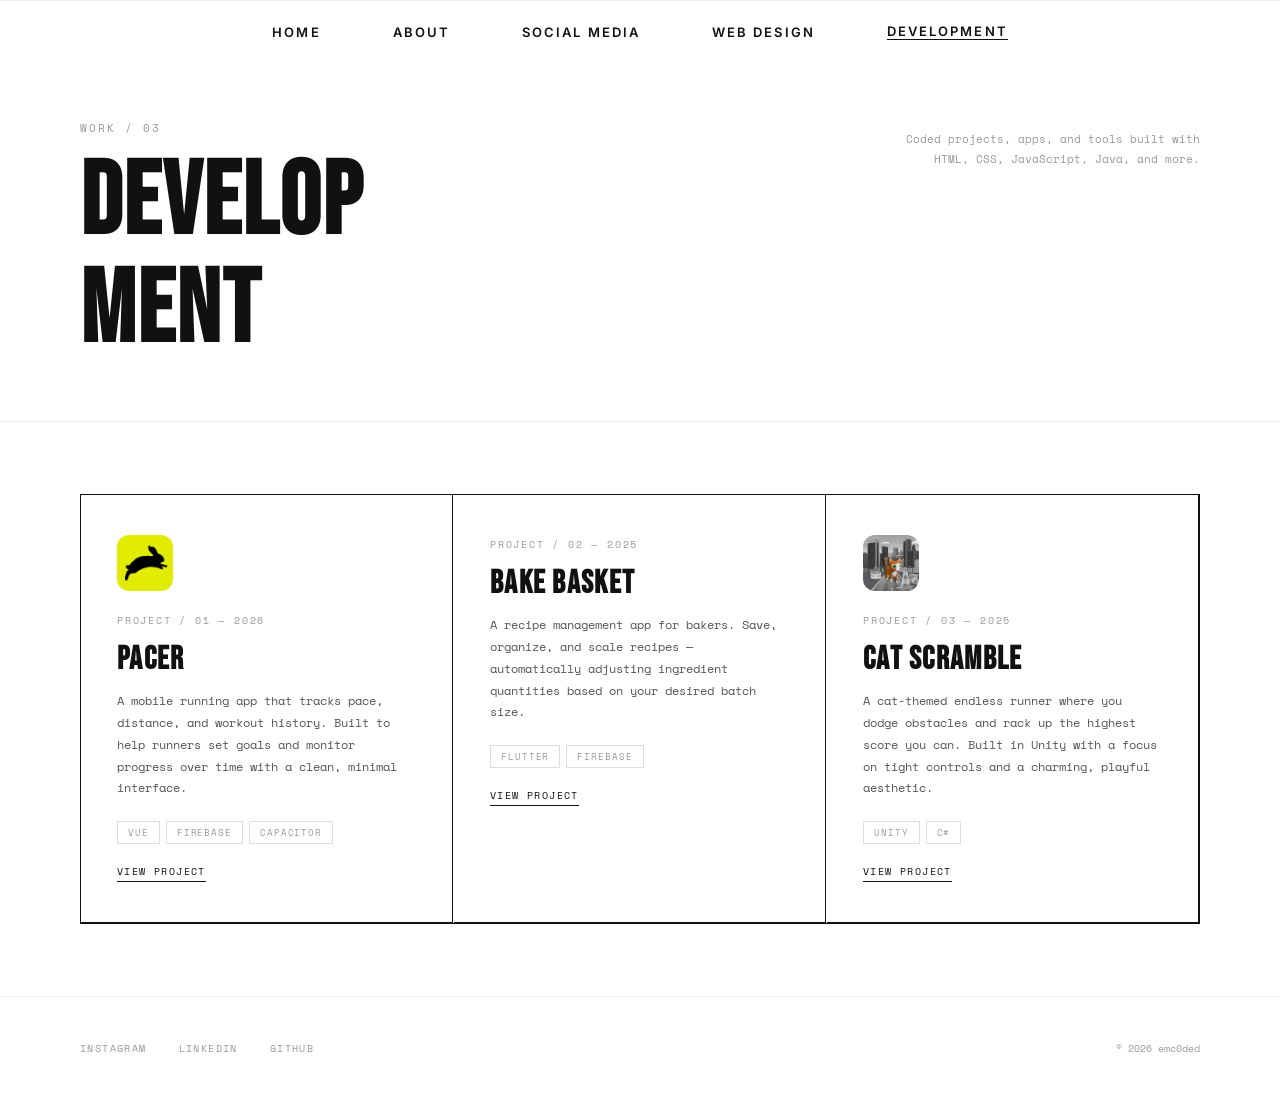
==== development.html @ 269d51cd "web resize" ====
<!DOCTYPE html>
<html lang="en">
<head>
  <meta charset="UTF-8">
  <meta name="viewport" content="width=device-width, initial-scale=1.0">
  <title>development — emily herbert</title>
  <link rel="stylesheet" href="css/style.css?v=11">
</head>
<body>

  <!-- ── NAV ── -->
  <nav>
    <a href="index.html">HOME</a>
    <a href="index.html#about">ABOUT</a>
    <span class="nav-dropdown-toggle" data-menu="work-menu">WORK</span>
  </nav>
  <div class="nav-dropdown-menu" id="work-menu">
    <a href="social-media.html">Social Media</a>
    <a href="web-design.html">Web Design</a>
    <a href="development.html">Development</a>
  </div>

  <!-- ── PAGE HEADER ── -->
  <header class="work-header">
    <div class="work-header-left">
      <p class="eyebrow">Work / 03</p>
      <h1>Develop<br>ment</h1>
    </div>
    <div class="work-header-right">
<p class="work-desc">
        Coded projects, apps, and tools built with HTML, CSS, JavaScript, Java, and more.
      </p>
    </div>
  </header>

  <!-- ── PROJECT CARDS ── -->
  <section class="projects-section">
    <div class="projects-grid">

      <div class="project-card">
        <img src="assets/pacerpics/pacerlogo.png" alt="Pacer logo" class="project-logo">
        <p class="eyebrow">Project / 01 — 2026</p>
        <h3>Pacer</h3>
        <p>A mobile running app that tracks pace, distance, and workout history. Built to help runners set goals and monitor progress over time with a clean, minimal interface.</p>
        <div class="tech-stack">
          <span class="tech-tag">Vue</span>
          <span class="tech-tag">Firebase</span>
          <span class="tech-tag">Capacitor</span>
        </div>
        <a href="pacer.html" class="project-link">View Project</a>
      </div>

      <div class="project-card">
        <p class="eyebrow">Project / 02 — 2025</p>
        <h3>Bake Basket</h3>
        <p>A recipe management app for bakers. Save, organize, and scale recipes — automatically adjusting ingredient quantities based on your desired batch size.</p>
        <div class="tech-stack">
          <span class="tech-tag">Flutter</span>
          <span class="tech-tag">Firebase</span>
        </div>
        <a href="#" class="project-link">View Project</a>
      </div>

      <div class="project-card">
        <img src="assets/catscramble/catscramblelogo.png" alt="Cat Scramble logo" class="project-logo">
        <p class="eyebrow">Project / 03 — 2025</p>
        <h3>Cat Scramble</h3>
        <p>A cat-themed endless runner where you dodge obstacles and rack up the highest score you can. Built in Unity with a focus on tight controls and a charming, playful aesthetic.</p>
        <div class="tech-stack">
          <span class="tech-tag">Unity</span>
          <span class="tech-tag">C#</span>
        </div>
        <a href="#" class="project-link">View Project</a>
      </div>

    </div>
  </section>

  <!-- ── BOTTOM NAV ── -->
  <nav class="bottom-nav">
    <a href="index.html">HOME</a>
    <a href="index.html#about">ABOUT</a>
    <a href="social-media.html">Social Media</a>
    <a href="web-design.html">Web Design</a>
    <a href="development.html">Development</a>
  </nav>

  <!-- ── FOOTER ── -->
  <footer>
    
    <div class="footer-links">
      <a href="https://instagram.com/emc0ded" target="_blank" rel="noopener">Instagram</a>
      <a href="https://linkedin.com/in/emarieherb" target="_blank" rel="noopener">LinkedIn</a>
      <a href="https://github.com/emc0ded" target="_blank" rel="noopener">GitHub</a>
    </div>
    <span class="footer-copy">© 2026 emc0ded</span>
  </footer>

  <script src="js/main.js?v=4"></script>
</body>
</html>
---- css/style.css ----
@import url('https://fonts.googleapis.com/css2?family=Just+Me+Again+Down+Here&family=Space+Mono:ital,wght@0,400;0,700;1,400&family=Bebas+Neue&family=Inter:wght@300;400;500;600;700&display=swap');

*, *::before, *::after {
  box-sizing: border-box;
  margin: 0;
  padding: 0;
}

:root {
  --bg:           #ffffff;
  --fg:           #111111;
  --accent:       #c8a45e;
  --accent-dark:  #9e7d3e;
  --cream:        #f8f6f1;
  --light:        #eeeeee;
  --mid:          #999999;
  --font-hand:    'Just Me Again Down Here', cursive;
  --font-mono:    'Space Mono', monospace;
  --font-sans:    'Inter', sans-serif;
  --font-display: 'Bebas Neue', sans-serif;
}

html { scroll-behavior: smooth; }

body {
  background: var(--bg);
  color: var(--fg);
  font-family: var(--font-mono);
  overflow-x: hidden;
}

/* ─────────────────────────────────────────
   NAV
───────────────────────────────────────── */
nav {
  position: fixed;
  top: 0; left: 0; right: 0;
  z-index: 9999;
  display: flex;
  justify-content: center;
  align-items: center;
  gap: 72px;
  padding: 22px 48px;
  background: rgba(255,255,255,0.98);
}

nav a {
  font-family: var(--font-sans);
  font-weight: 600;
  font-size: 13px;
  letter-spacing: 0.16em;
  text-decoration: none;
  color: var(--fg);
  text-transform: uppercase;
  transition: opacity 0.2s;
}

nav a:hover { opacity: 0.4; }

nav a.active { border-bottom: 1.5px solid var(--fg); }

/* Dropdown */
.nav-dropdown {
  position: relative;
  display: flex;
  align-items: center;
}

.nav-dropdown-toggle {
  font-family: var(--font-sans);
  font-weight: 600;
  font-size: 13px;
  letter-spacing: 0.16em;
  text-transform: uppercase;
  cursor: pointer;
  color: var(--fg);
  display: flex;
  align-items: center;
  gap: 5px;
  transition: opacity 0.2s;
}

.nav-dropdown-toggle:hover { opacity: 0.4; }

.nav-dropdown-toggle::after {
  content: '';
  display: inline-block;
  width: 6px; height: 6px;
  border-right: 1.5px solid var(--fg);
  border-bottom: 1.5px solid var(--fg);
  transform: rotate(45deg) translateY(-2px);
  transition: transform 0.2s;
}

.nav-dropdown-toggle.open::after {
  transform: rotate(-135deg) translateY(-2px);
}

.nav-dropdown-menu {
  position: fixed;
  top: 64px;
  background: var(--bg);
  border: 1px solid var(--fg);
  min-width: 192px;
  display: none;
  flex-direction: column;
  z-index: 99999;
}

.nav-dropdown-menu.open {
  display: flex;
}

.nav-dropdown-menu a {
  padding: 13px 22px;
  font-size: 11px;
  letter-spacing: 0.14em;
  border-bottom: 1px solid var(--light);
  white-space: nowrap;
  display: block;
  color: var(--fg);
  text-decoration: none;
}

.nav-dropdown-menu a:last-child { border-bottom: none; }

.nav-dropdown-menu a:hover {
  background: var(--cream);
}

/* ─────────────────────────────────────────
   HERO
───────────────────────────────────────── */
.hero {
  position: relative;
  width: 100vw;
  height: 100vh;
  overflow: hidden;
  display: flex;
  align-items: center;
  justify-content: center;
}

.hero-title {
  font-family: var(--font-hand);
  font-size: clamp(56px, 8.5vw, 116px);
  font-weight: 700;
  line-height: 1.08;
  text-align: center;
  pointer-events: none;
  user-select: none;
  z-index: 2;
  position: relative;
}

/* ─────────────────────────────────────────
   DRAGGABLES
───────────────────────────────────────── */
.draggable {
  position: absolute;
  cursor: grab;
  user-select: none;
  z-index: 10;
  will-change: transform;
  transition: box-shadow 0.15s;
}

.draggable:active,
.draggable.dragging {
  cursor: grabbing;
  z-index: 50;
}

/* Hero photo */
.hero-photo {
  width: clamp(120px, 13vw, 200px);
  height: clamp(155px, 17vw, 260px);
  object-fit: cover;
  object-position: center;
  display: block;
  transform: rotate(-2deg);
  box-shadow: 2px 4px 16px rgba(0,0,0,0.12);
}

/* Photo card placeholder (kept for fallback) */
.photo-card {
  width: clamp(120px, 13vw, 200px);
  height: clamp(155px, 17vw, 260px);
  background: var(--light);
  border: 2px dashed #ccc;
  display: flex;
  align-items: center;
  justify-content: center;
  font-family: var(--font-mono);
  font-size: 10px;
  color: var(--mid);
  text-align: center;
  line-height: 1.6;
  padding: 12px;
  transform: rotate(-2deg);
}

/* Sticky note */
.sticky-note {
  background: #fafaf8;
  border: 1px solid #e0e0e0;
  padding: 22px 26px;
  max-width: 230px;
  box-shadow: 3px 4px 14px rgba(0,0,0,0.07);
  transform: rotate(1.5deg);
}

.sticky-note p {
  font-family: var(--font-sans);
  font-size: 10.5px;
  font-weight: 700;
  letter-spacing: 0.07em;
  text-transform: uppercase;
  line-height: 1.75;
  color: var(--fg);
}

.sticky-note .cursive {
  font-family: var(--font-hand);
  font-size: 16px;
  font-weight: 400;
  text-transform: none;
  letter-spacing: 0;
  color: #555;
}

.sticky-note hr {
  border: none;
  border-top: 1px solid #e8e8e8;
  margin: 10px 0;
}

/* Gold star */
.gold-star svg {
  width: clamp(64px, 7vw, 110px);
  height: clamp(64px, 7vw, 110px);
  filter: drop-shadow(0 3px 8px rgba(160,120,30,0.25));
}

/* Sticker image */
.hero-sticker {
  width: clamp(130px, 15vw, 220px);
  height: clamp(130px, 15vw, 220px);
  object-fit: contain;
  display: block;
}

/* Resume image */
.hero-resume {
  width: clamp(150px, 16vw, 250px);
  object-fit: contain;
  display: block;
  filter: drop-shadow(2px 4px 10px rgba(0,0,0,0.2));
}

/* ─────────────────────────────────────────
   ABOUT SECTION
───────────────────────────────────────── */
.about-section {
  min-height: 100vh;
  display: grid;
  grid-template-columns: 1fr 1fr;
  align-items: center;
  padding: 100px 120px;
  gap: 80px;
  border-top: 1px solid var(--light);
}

.about-photo-wrap {
  display: flex;
  justify-content: center;
  align-items: flex-end;
}

/* Wave stop-motion animation */
.wave-anim {
  position: relative;
  width: 420px;
  height: 620px;
}

.wave-frame {
  position: absolute;
  top: 0; left: 0;
  width: 100%;
  height: 100%;
  object-fit: contain;
  object-position: bottom center;
}

.wave-a {
  animation: wave-show 0.9s steps(1) infinite;
}

.wave-b {
  animation: wave-hide 0.9s steps(1) infinite;
}

@keyframes wave-show {
  0%,  49.9% { opacity: 1; }
  50%, 100%  { opacity: 0; }
}

@keyframes wave-hide {
  0%,  49.9% { opacity: 0; }
  50%, 100%  { opacity: 1; }
}

.about-text h2 {
  font-family: var(--font-hand);
  font-size: clamp(44px, 6vw, 74px);
  font-weight: 700;
  margin-bottom: 20px;
  line-height: 1.1;
}

.about-text .tagline {
  font-family: var(--font-sans);
  font-size: 13px;
  font-weight: 700;
  text-transform: uppercase;
  letter-spacing: 0.08em;
  line-height: 1.75;
  margin-bottom: 28px;
  color: var(--fg);
}

.about-text p {
  font-family: var(--font-mono);
  font-size: 12.5px;
  line-height: 2;
  color: #444;
  margin-bottom: 18px;
}

/* ─────────────────────────────────────────
   WORK PAGE HERO
───────────────────────────────────────── */
.work-header {
  padding: 120px 80px 56px;
  border-bottom: 1px solid var(--light);
  display: flex;
  align-items: flex-start;
  justify-content: space-between;
  gap: 40px;
}

.work-header-left .eyebrow {
  font-family: var(--font-mono);
  font-size: 11px;
  letter-spacing: 0.18em;
  text-transform: uppercase;
  color: var(--mid);
  margin-bottom: 14px;
}

.work-header-left h1 {
  font-family: var(--font-display);
  font-size: clamp(56px, 8vw, 112px);
  letter-spacing: 0.02em;
  line-height: 1.05;
  color: var(--fg);
}

.work-header-right {
  text-align: right;
  padding-bottom: 8px;
}

.work-header-right .year-range {
  font-family: var(--font-mono);
  font-size: 13px;
  color: var(--mid);
  letter-spacing: 0.06em;
}

.work-header-right .work-desc {
  font-family: var(--font-mono);
  font-size: 11px;
  color: var(--mid);
  max-width: 320px;
  line-height: 1.8;
  margin-top: 10px;
}

/* ─────────────────────────────────────────
   HORIZONTAL SCROLL SECTION
───────────────────────────────────────── */
.scroll-section {
  padding: 72px 0;
}

.scroll-section-label {
  font-family: var(--font-display);
  font-size: 22px;
  letter-spacing: 0.1em;
  margin-bottom: 36px;
  color: var(--mid);
  padding: 0 80px;
}

.scroll-track {
  display: flex;
  gap: 28px;
  overflow-x: auto;
  padding-bottom: 28px;
  scrollbar-width: none;
  cursor: default;
  -webkit-overflow-scrolling: touch;
}

.scroll-track::-webkit-scrollbar { display: none; }

/* ─────────────────────────────────────────
   PHONE MOCKUP
───────────────────────────────────────── */
.phone-mockup {
  flex-shrink: 0;
  display: flex;
  flex-direction: column;
  gap: 16px;
  width: 190px;
}

.phone-frame {
  width: 190px;
  height: 385px;
  background: #1a1a1a;
  border-radius: 32px;
  padding: 14px 10px;
  box-shadow:
    0 0 0 1px #333,
    0 12px 40px rgba(0,0,0,0.3);
  position: relative;
}

/* notch */
.phone-frame::before {
  content: '';
  position: absolute;
  top: 14px; left: 50%;
  transform: translateX(-50%);
  width: 48px; height: 6px;
  background: #111;
  border-radius: 3px;
  z-index: 2;
}

.phone-screen {
  width: 100%;
  height: 100%;
  background: var(--light);
  border-radius: 22px;
  overflow: hidden;
  display: flex;
  align-items: center;
  justify-content: center;
  font-family: var(--font-mono);
  font-size: 9.5px;
  color: var(--mid);
  text-align: center;
  line-height: 1.7;
  padding: 12px;
}
.phone-screen img,
.phone-screen video {
  width: calc(100% + 24px);
  height: calc(100% + 24px);
  object-fit: cover;
  border-radius: 22px;
  display: block;
  margin: -12px;
}

.phone-caption {
  font-family: var(--font-mono);
  font-size: 10px;
  letter-spacing: 0.1em;
  text-transform: uppercase;
  color: var(--mid);
  line-height: 1.6;
}

/* ─────────────────────────────────────────
   DESKTOP / iMAC MOCKUP
───────────────────────────────────────── */
.desktop-mockup {
  flex-shrink: 0;
  display: flex;
  flex-direction: column;
  gap: 16px;
  width: 500px;
}

.imac-wrap {
  display: flex;
  flex-direction: column;
  align-items: center;
}

.imac-body {
  width: 500px;
  background: linear-gradient(180deg, #d8d8d8 0%, #c4c4c4 100%);
  border-radius: 18px 18px 6px 6px;
  padding: 14px 14px 0;
  box-shadow:
    0 0 0 1px #bbb,
    0 12px 40px rgba(0,0,0,0.2);
}

.imac-screen {
  width: 100%;
  height: 220px;
  background: var(--light);
  border-radius: 6px 6px 0 0;
  overflow: hidden;
  display: flex;
  align-items: center;
  justify-content: center;
  font-family: var(--font-mono);
  font-size: 11px;
  color: var(--mid);
  text-align: center;
  line-height: 1.7;
  padding: 16px;
}
.imac-screen img {
  width: calc(100% + 32px);
  height: auto;
  margin: -16px -16px 0 -16px;
  display: block;
}

.imac-chin {
  width: 500px;
  height: 28px;
  background: linear-gradient(180deg, #c4c4c4 0%, #b8b8b8 100%);
  border-radius: 0 0 4px 4px;
  display: flex;
  align-items: center;
  justify-content: center;
}

.imac-chin::after {
  content: '';
  width: 8px; height: 8px;
  border-radius: 50%;
  background: #aaa;
  border: 1px solid #999;
}

.imac-neck {
  width: 56px; height: 30px;
  background: linear-gradient(180deg, #b8b8b8, #a8a8a8);
  clip-path: polygon(5% 0, 95% 0, 100% 100%, 0% 100%);
}

.imac-foot {
  width: 160px; height: 8px;
  background: #aaa;
  border-radius: 4px;
}

.desktop-caption {
  font-family: var(--font-mono);
  font-size: 10px;
  letter-spacing: 0.1em;
  text-transform: uppercase;
  color: var(--mid);
  line-height: 1.6;
}

/* ─────────────────────────────────────────
   DEVELOPMENT — PROJECT CARDS
───────────────────────────────────────── */
.projects-section {
  padding: 72px 80px;
}

.projects-grid {
  display: grid;
  grid-template-columns: repeat(auto-fill, minmax(300px, 1fr));
  gap: 1px;
  border: 1px solid var(--fg);
}

.project-card {
  padding: 40px 36px;
  border-right: 1px solid var(--fg);
  border-bottom: 1px solid var(--fg);
  transition: background 0.2s;
}

.project-logo {
  width: 56px;
  height: 56px;
  object-fit: contain;
  border-radius: 12px;
  margin-bottom: 20px;
  display: block;
}

.project-card:hover {
  background: var(--cream);
}

.project-card .eyebrow {
  font-family: var(--font-mono);
  font-size: 10px;
  letter-spacing: 0.18em;
  text-transform: uppercase;
  color: var(--mid);
  margin-bottom: 14px;
}

.project-card h3 {
  font-family: var(--font-display);
  font-size: 32px;
  letter-spacing: 0.04em;
  margin-bottom: 14px;
  line-height: 1;
}

.project-card p {
  font-family: var(--font-mono);
  font-size: 11.5px;
  line-height: 1.9;
  color: #555;
  margin-bottom: 22px;
}

.tech-stack {
  display: flex;
  flex-wrap: wrap;
  gap: 6px;
}

.tech-tag {
  font-family: var(--font-mono);
  font-size: 9px;
  letter-spacing: 0.1em;
  text-transform: uppercase;
  padding: 4px 10px;
  border: 1px solid #ddd;
  color: var(--mid);
}

.project-link {
  display: inline-block;
  margin-top: 20px;
  font-family: var(--font-mono);
  font-size: 10px;
  letter-spacing: 0.14em;
  text-transform: uppercase;
  color: var(--fg);
  text-decoration: none;
  border-bottom: 1px solid var(--fg);
  padding-bottom: 2px;
  transition: opacity 0.2s;
}

.project-link:hover { opacity: 0.4; }

/* ─────────────────────────────────────────
   BACK LINK (work pages)
───────────────────────────────────────── */
.back-link {
  display: inline-flex;
  align-items: center;
  gap: 8px;
  font-family: var(--font-mono);
  font-size: 10px;
  letter-spacing: 0.14em;
  text-transform: uppercase;
  color: var(--mid);
  text-decoration: none;
  transition: color 0.2s;
}

.back-link:hover { color: var(--fg); }

.back-link::before {
  content: '←';
  font-size: 14px;
}

/* ─────────────────────────────────────────
   BOTTOM NAV (mirrors top nav, static)
───────────────────────────────────────── */
.bottom-nav {
  display: flex;
  justify-content: center;
  align-items: center;
  gap: 72px;
  padding: 22px 48px;
  border-top: 1px solid var(--light);
  background: var(--bg);
}


/* ─────────────────────────────────────────
   FOOTER
───────────────────────────────────────── */
footer {
  border-top: 1px solid var(--light);
  padding: 44px 80px;
  display: flex;
  justify-content: space-between;
  align-items: center;
  flex-wrap: wrap;
  gap: 20px;
}

.footer-name {
  font-family: var(--font-hand);
  font-size: 26px;
  font-weight: 700;
}

.footer-links {
  display: flex;
  gap: 32px;
  flex-wrap: wrap;
}

.footer-links a {
  font-family: var(--font-mono);
  font-size: 10px;
  letter-spacing: 0.14em;
  text-transform: uppercase;
  text-decoration: none;
  color: var(--mid);
  transition: color 0.2s;
}

.footer-links a:hover { color: var(--fg); }

.footer-copy {
  font-family: var(--font-mono);
  font-size: 10px;
  color: var(--mid);
}

/* ─────────────────────────────────────────
   RESPONSIVE
───────────────────────────────────────── */
@media (max-width: 900px) {
  nav { gap: 32px; padding: 18px 24px; }
  .about-section { grid-template-columns: 1fr; padding: 80px 32px; gap: 40px; }
  .work-header { flex-direction: column; gap: 24px; align-items: flex-start; padding: 120px 32px 40px; }
  .scroll-section { padding: 48px 0; }
  .scroll-section-label { padding: 0 32px; }
  .projects-section { padding: 48px 32px; }
  footer { padding: 36px 32px; }
  .bottom-nav { gap: 20px; padding: 18px 24px; flex-wrap: wrap; justify-content: center; }
}

@media (max-width: 480px) {
  nav { gap: 20px; padding: 16px 20px; }
  nav a, .nav-dropdown-toggle { font-size: 11px; letter-spacing: 0.12em; }
  .bottom-nav { gap: 14px 24px; padding: 20px 24px; }
  .bottom-nav a { font-size: 11px; letter-spacing: 0.12em; }
  footer { flex-direction: column; gap: 16px; text-align: center; padding: 32px 24px; }
  .footer-links { justify-content: center; }
  #drag-photo { top: 68% !important; }
}
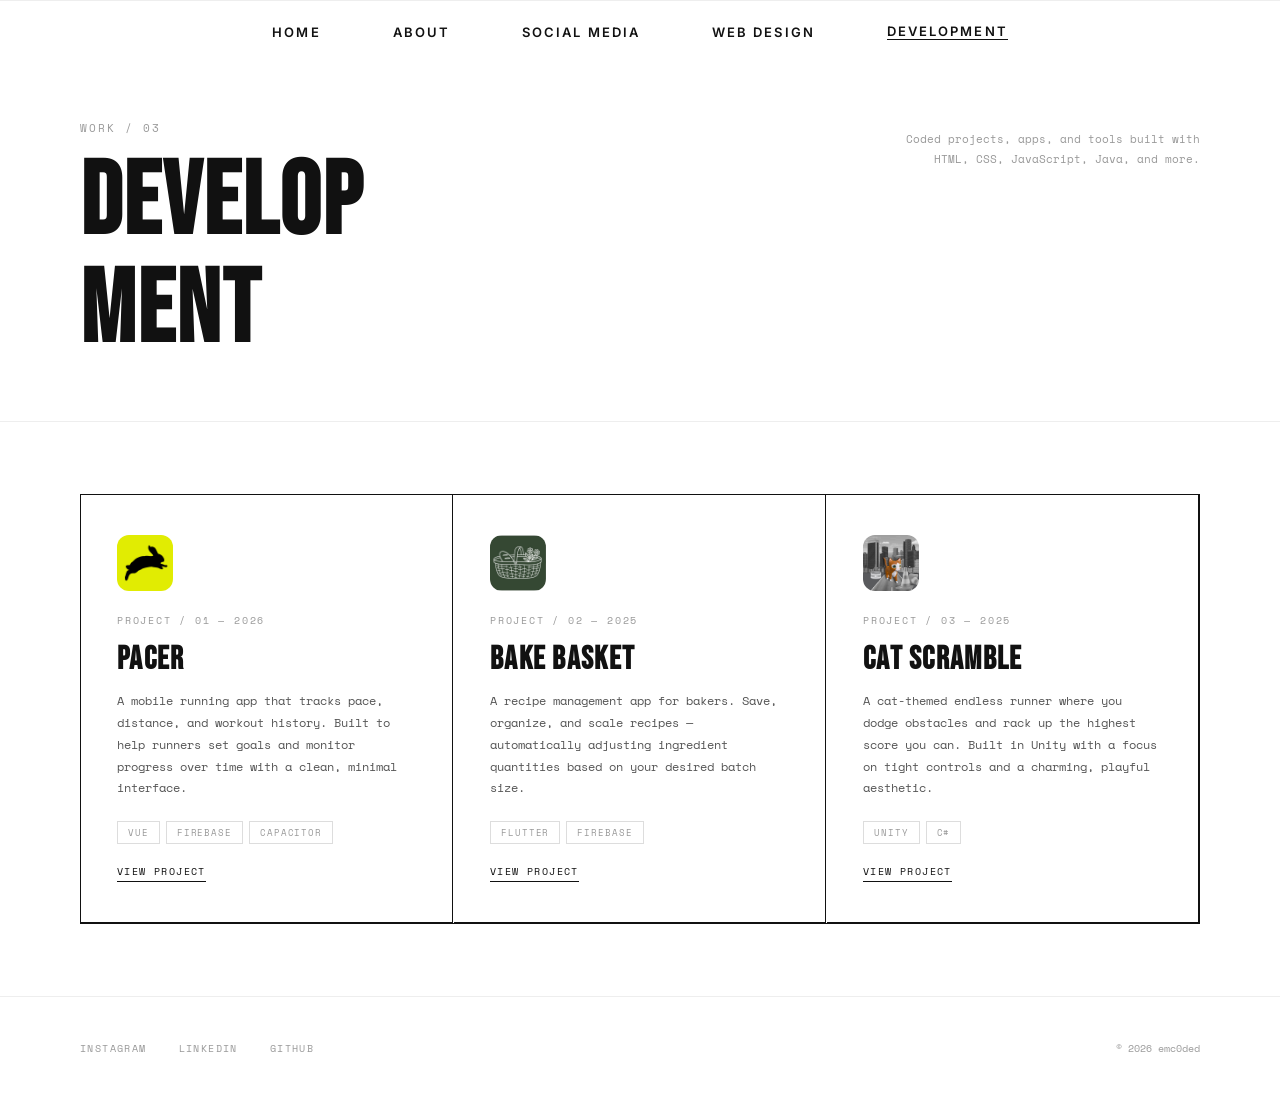
==== commit b990a8dd: "mbb logo" ====
--- a/development.html
+++ b/development.html
@@ -4,7 +4,7 @@
   <meta charset="UTF-8">
   <meta name="viewport" content="width=device-width, initial-scale=1.0">
   <title>development — emily herbert</title>
-  <link rel="stylesheet" href="css/style.css?v=11">
+  <link rel="stylesheet" href="css/style.css?v=15">
 </head>
 <body>
 
@@ -51,6 +51,7 @@
       </div>
 
       <div class="project-card">
+        <img src="assets/mbb/mbblogo.png" alt="Bake Basket logo" class="project-logo">
         <p class="eyebrow">Project / 02 — 2025</p>
         <h3>Bake Basket</h3>
         <p>A recipe management app for bakers. Save, organize, and scale recipes — automatically adjusting ingredient quantities based on your desired batch size.</p>
--- a/css/style.css
+++ b/css/style.css
@@ -515,7 +515,7 @@
 
 .imac-screen {
   width: 100%;
-  height: 220px;
+  height: 265px;
   background: var(--light);
   border-radius: 6px 6px 0 0;
   overflow: hidden;
@@ -532,7 +532,7 @@
 .imac-screen img {
   width: calc(100% + 32px);
   height: auto;
-  margin: -16px -16px 0 -16px;
+  margin: -7px -16px 0 -16px;
   display: block;
 }
 
@@ -573,6 +573,19 @@
   text-transform: uppercase;
   color: var(--mid);
   line-height: 1.6;
+}
+
+a.desktop-mockup {
+  text-decoration: none;
+  display: flex;
+  flex-direction: column;
+  gap: 16px;
+  cursor: pointer;
+}
+
+a.desktop-mockup:hover .imac-body {
+  opacity: 0.85;
+  transition: opacity 0.2s;
 }
 
 /* ─────────────────────────────────────────
